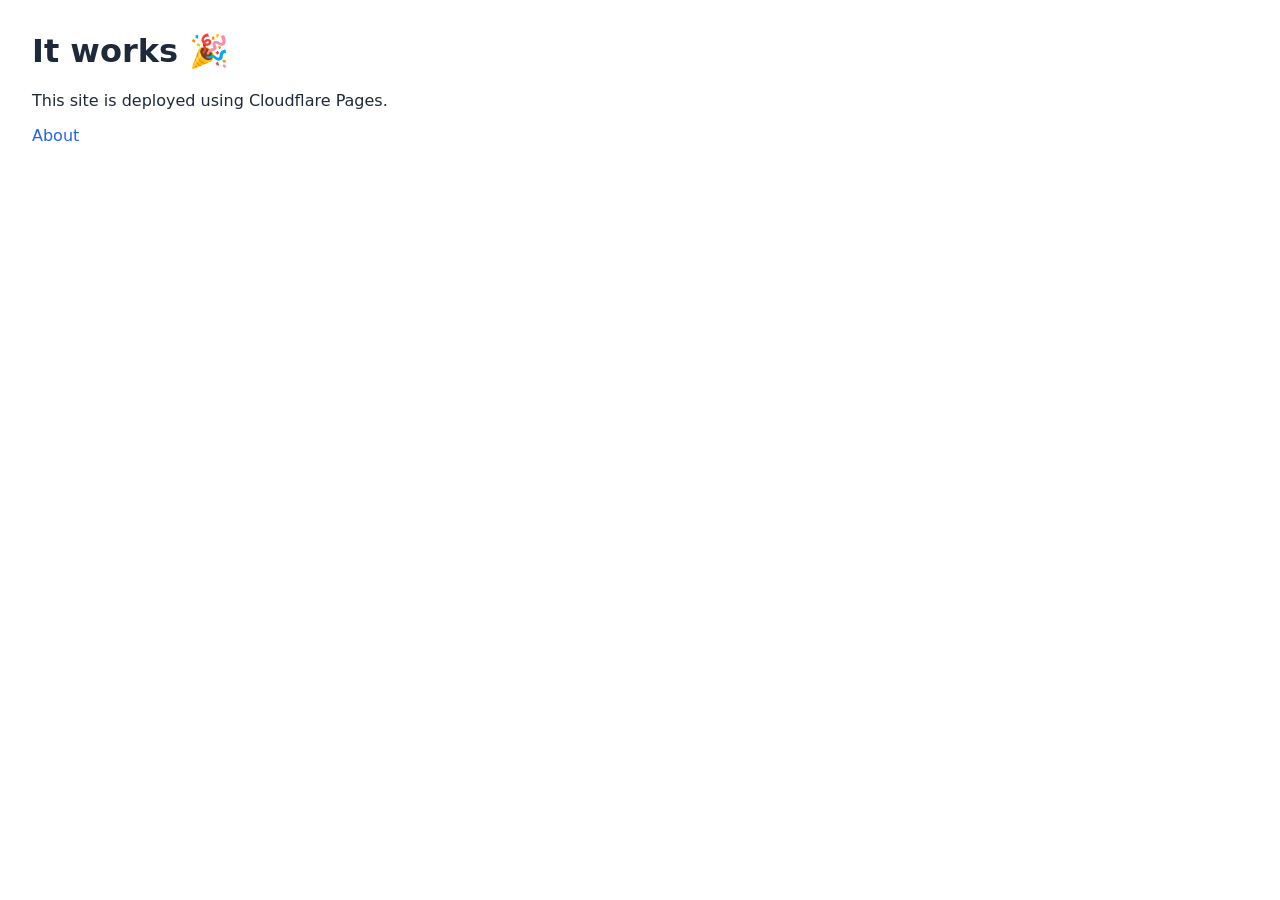
==== index.html @ 5ff1271c "Initial commit" ====
<!doctype html>
<html>
  <head>
    <meta charset="utf-8" />
    <meta name="viewport" content="width=device-width, initial-scale=1" />
    <meta name="color-scheme" content="light dark" />
    <title>Home</title>
    <link rel="icon" href="/assets/favicon.svg" type="image/svg+xml">
    <link rel="stylesheet" href="/assets/css/styles.css">
    <script defer src="/assets/js/main.js"></script>
  </head>
  <body>
    <h1>It works 🎉</h1>
    <p>This site is deployed using Cloudflare Pages.</p>
    <p><a href="/about/">About</a></p>
  </body>
</html>
---- assets/css/styles.css ----
:root {
  color-scheme: light dark;
  --color-bg: #ffffff;
  --color-text: #1e293b;
  --color-muted: #64748b;
  --color-accent: #2563eb;
  --color-border: #e2e8f0;
}

@media (prefers-color-scheme: dark) {
  :root {
    --color-bg: #0f172a;
    --color-text: #e2e8f0;
    --color-muted: #94a3b8;
    --color-accent: #60a5fa;
    --color-border: #1e293b;
  }
}

body {
  font-family: system-ui, sans-serif;
  margin: 2rem;
  background-color: var(--color-bg);
  color: var(--color-text);
}

a {
  text-decoration: none;
  color: var(--color-accent);
}
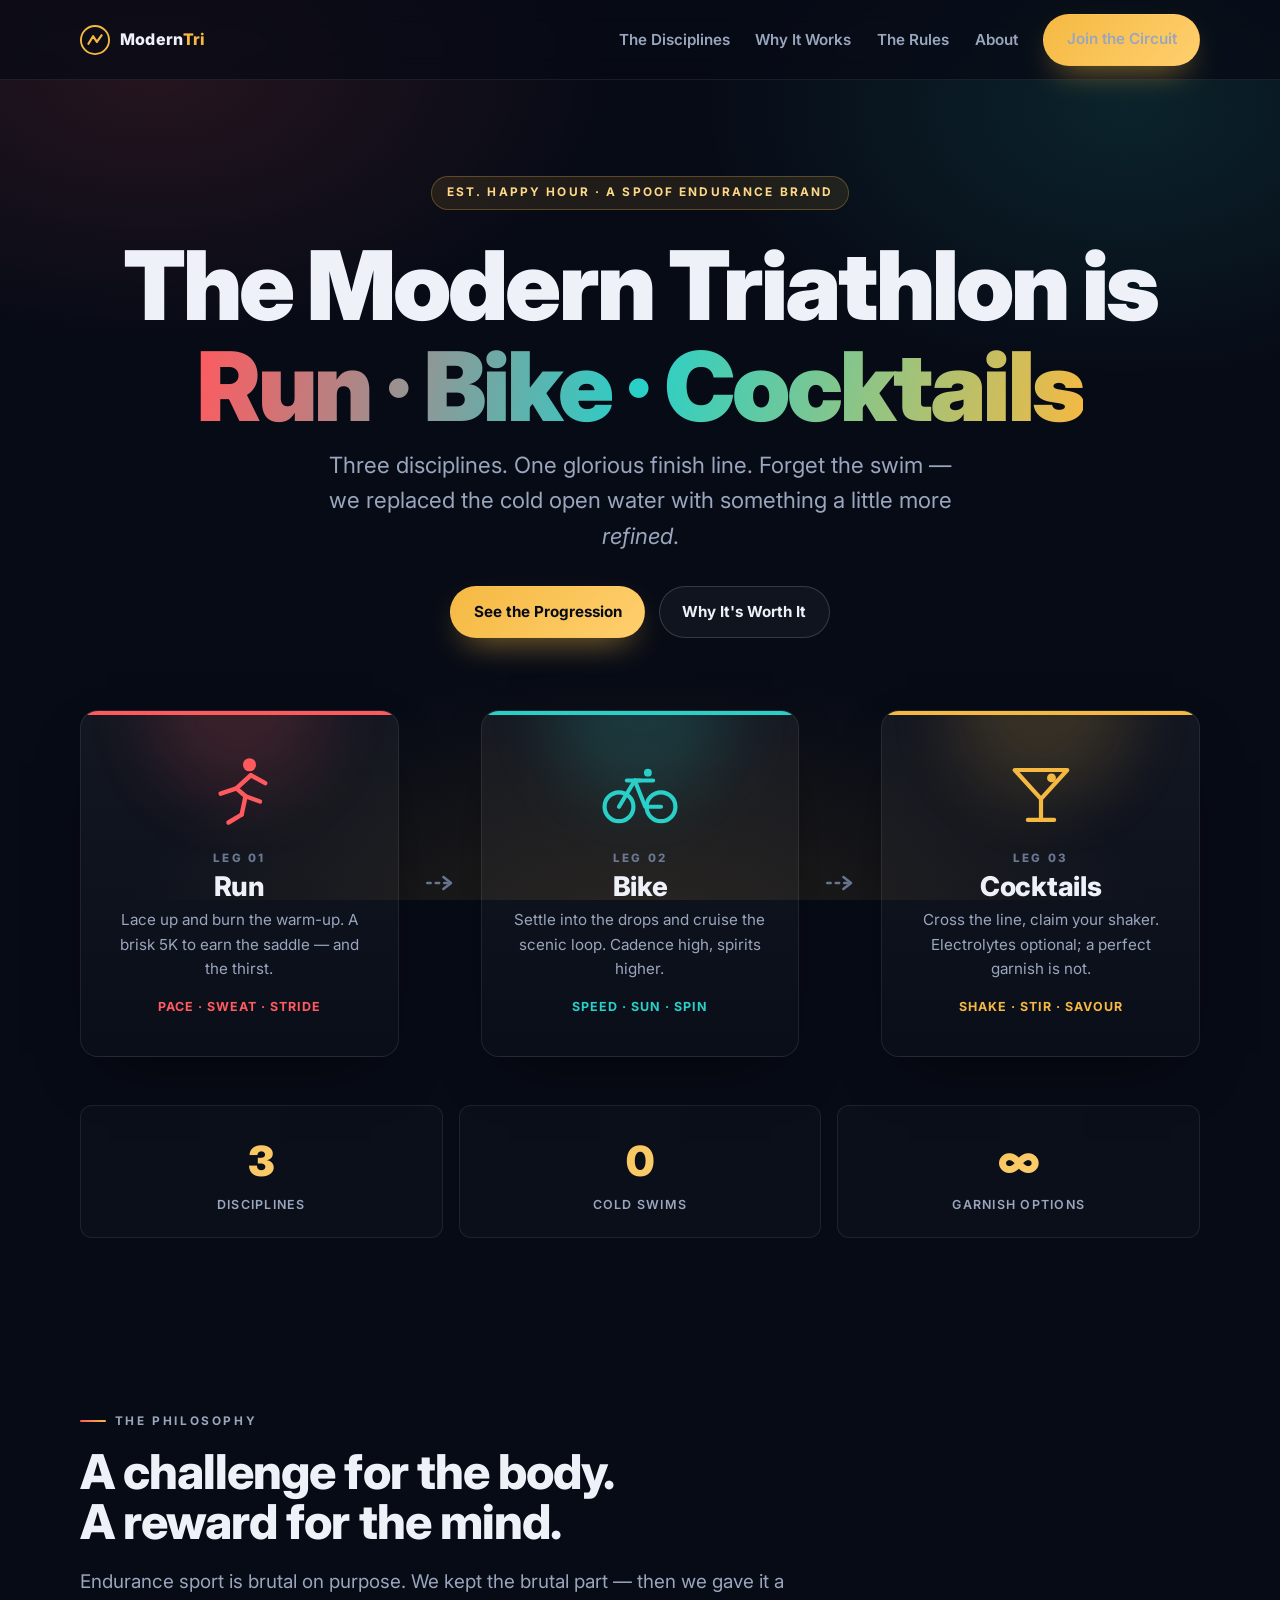
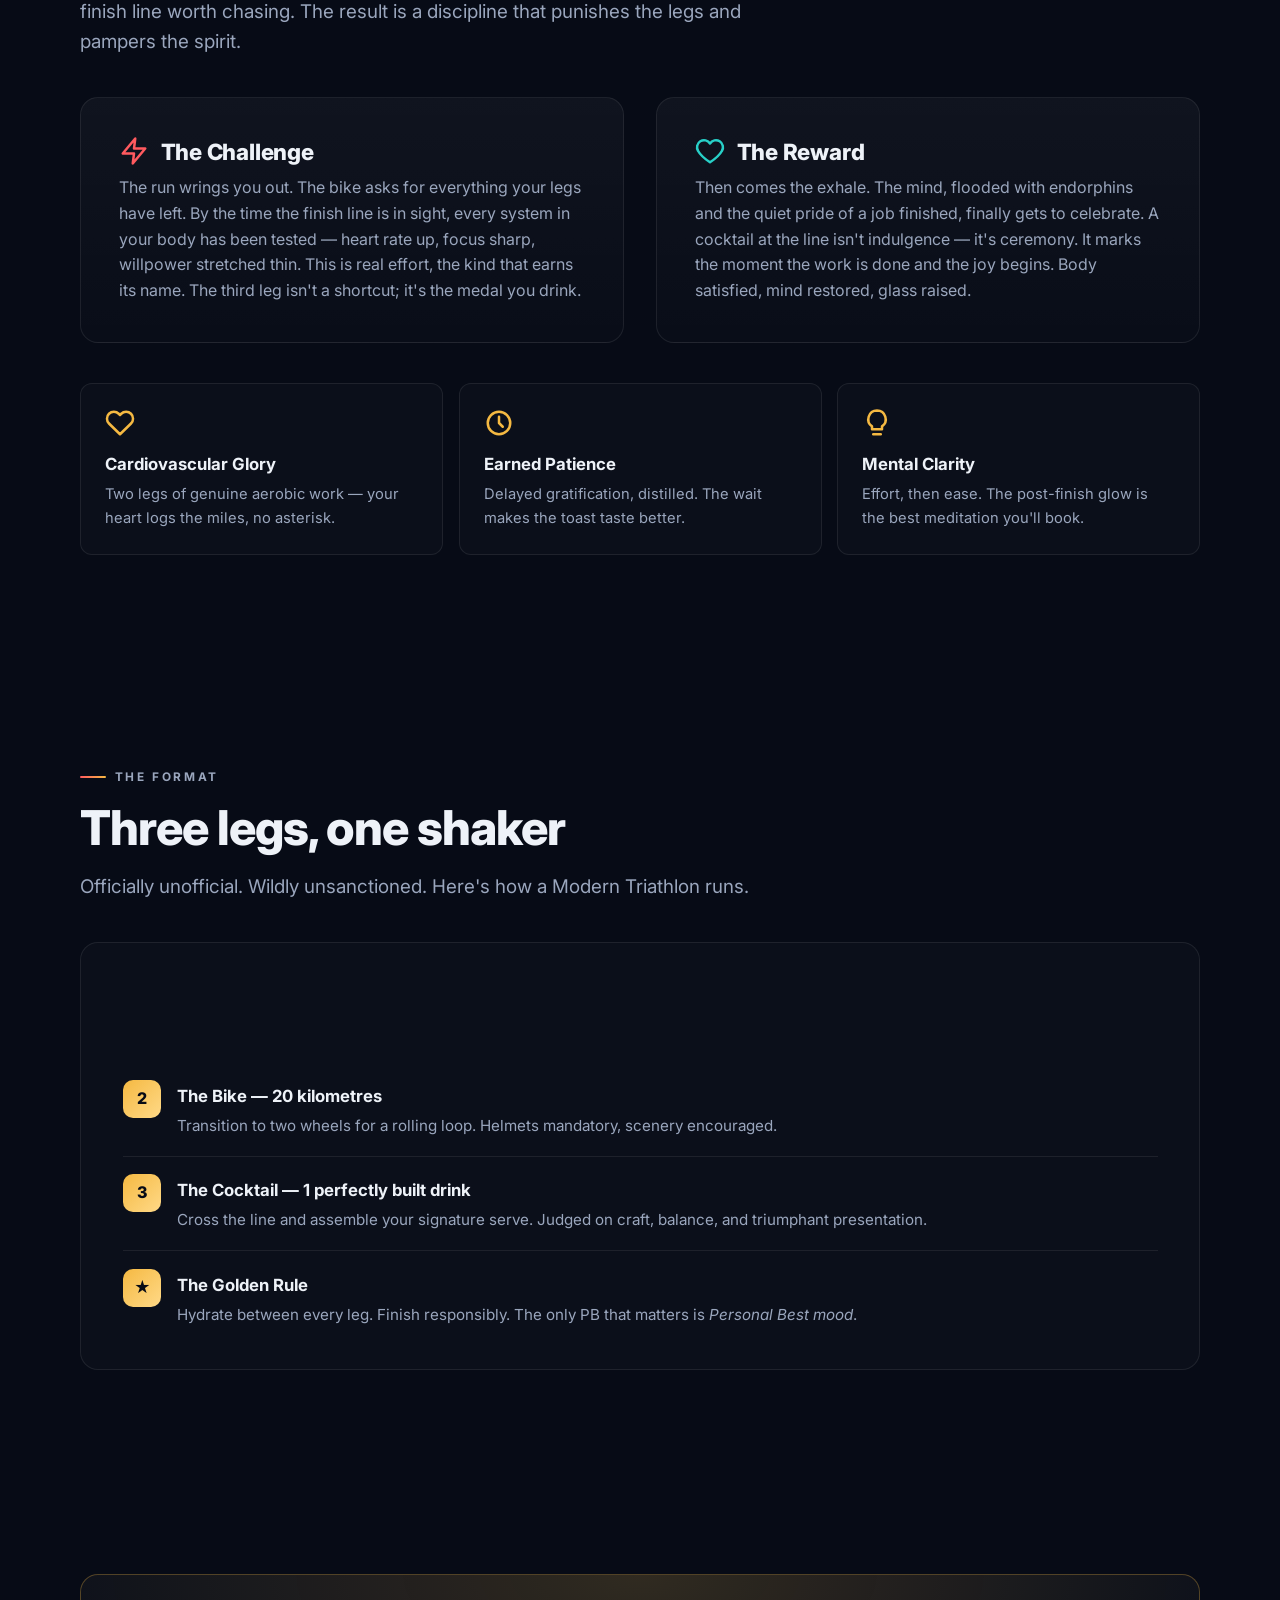
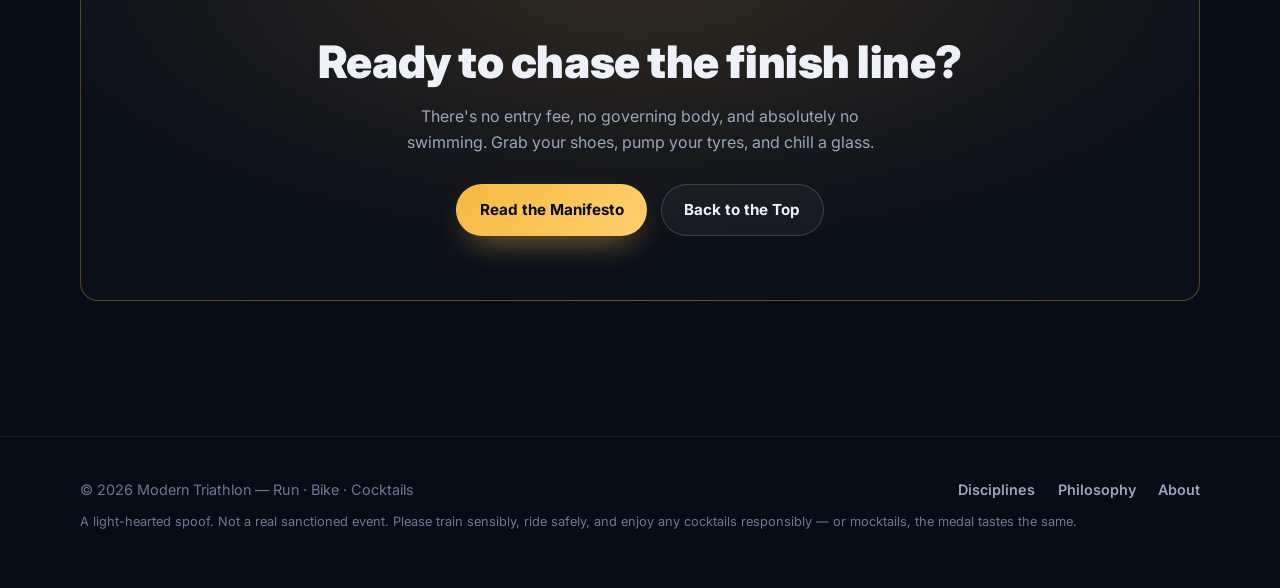
==== commit 24d41c5f: "Build out Modern Triathlon spoof site (run · bike · cocktails) Implements the full proposed front en" ====
--- a/index.html
+++ b/index.html
@@ -1,17 +1,329 @@
 <!doctype html>
-<html>
+<html lang="en">
   <head>
     <meta charset="utf-8" />
     <meta name="viewport" content="width=device-width, initial-scale=1" />
-    <meta name="color-scheme" content="light dark" />
-    <title>Home</title>
-    <link rel="icon" href="/assets/favicon.svg" type="image/svg+xml">
-    <link rel="stylesheet" href="/assets/css/styles.css">
+    <meta name="color-scheme" content="dark" />
+    <meta name="theme-color" content="#070b16" />
+    <title>Modern Triathlon — Run · Bike · Cocktails</title>
+    <meta
+      name="description"
+      content="The modern triathlon, reimagined: run, bike, cocktails. A tongue-in-cheek endurance brand celebrating the noblest progression in sport."
+    />
+
+    <!-- Open Graph -->
+    <meta property="og:type" content="website" />
+    <meta property="og:title" content="Modern Triathlon — Run · Bike · Cocktails" />
+    <meta
+      property="og:description"
+      content="Three disciplines. One glorious finish line. The modern triathlon is run, bike, cocktails."
+    />
+
+    <link rel="icon" href="/assets/favicon.svg" type="image/svg+xml" />
+    <link rel="preconnect" href="https://fonts.googleapis.com" />
+    <link rel="preconnect" href="https://fonts.gstatic.com" crossorigin />
+    <link
+      href="https://fonts.googleapis.com/css2?family=Inter:wght@400;600;700;800;900&display=swap"
+      rel="stylesheet"
+    />
+    <link rel="stylesheet" href="/assets/css/styles.css" />
     <script defer src="/assets/js/main.js"></script>
   </head>
   <body>
-    <h1>It works 🎉</h1>
-    <p>This site is deployed using Cloudflare Pages.</p>
-    <p><a href="/about/">About</a></p>
+    <!-- ============================ Header =========================== -->
+    <header class="site-header">
+      <div class="wrap nav">
+        <a class="brand" href="/" aria-label="Modern Triathlon home">
+          <svg class="brand-mark" viewBox="0 0 32 32" fill="none" aria-hidden="true">
+            <circle cx="16" cy="16" r="15" stroke="#f5b942" stroke-width="2" />
+            <path
+              d="M9 20 L14 12 L18 18 L23 11"
+              stroke="#f5b942"
+              stroke-width="2.4"
+              stroke-linecap="round"
+              stroke-linejoin="round"
+            />
+          </svg>
+          <b>Modern<span>Tri</span></b>
+        </a>
+
+        <button class="nav-toggle" aria-label="Toggle menu" aria-expanded="false" aria-controls="nav-links">
+          <svg viewBox="0 0 24 24" fill="none" stroke="currentColor" stroke-width="2" stroke-linecap="round">
+            <line x1="3" y1="6" x2="21" y2="6" />
+            <line x1="3" y1="12" x2="21" y2="12" />
+            <line x1="3" y1="18" x2="21" y2="18" />
+          </svg>
+        </button>
+
+        <ul class="nav-links" id="nav-links">
+          <li><a href="#disciplines">The Disciplines</a></li>
+          <li><a href="#why">Why It Works</a></li>
+          <li><a href="#rules">The Rules</a></li>
+          <li><a href="/about/">About</a></li>
+          <li><a class="btn btn-primary" href="#join">Join the Circuit</a></li>
+        </ul>
+      </div>
+    </header>
+
+    <main>
+      <!-- ============================= Hero ========================== -->
+      <section class="hero wrap">
+        <span class="hero-badge">Est. Happy Hour · A Spoof Endurance Brand</span>
+        <h1>
+          The Modern Triathlon is<br />
+          <span class="grad">Run · Bike · Cocktails</span>
+        </h1>
+        <p class="hero-sub">
+          Three disciplines. One glorious finish line. Forget the swim — we replaced
+          the cold open water with something a little more <em>refined</em>.
+        </p>
+        <div class="hero-cta">
+          <a class="btn btn-primary" href="#disciplines">See the Progression</a>
+          <a class="btn btn-ghost" href="#why">Why It's Worth It</a>
+        </div>
+
+        <!-- ============ Central progression: run → bike → cocktail ===== -->
+        <div class="progression reveal" id="disciplines">
+          <div class="flow">
+            <!-- Leg 1 — RUN -->
+            <article class="leg leg--run">
+              <span class="leg-icon" aria-hidden="true">
+                <!-- runner -->
+                <svg viewBox="0 0 64 64" fill="none" stroke="currentColor" stroke-width="3.4"
+                     stroke-linecap="round" stroke-linejoin="round">
+                  <circle cx="40" cy="12" r="5" fill="currentColor" stroke="none" />
+                  <path d="M41 20 L30 30 L37 36 L34 50" />
+                  <path d="M30 30 L18 34" />
+                  <path d="M37 36 L48 40" />
+                  <path d="M34 50 L24 56" />
+                  <path d="M41 20 L52 26" />
+                </svg>
+              </span>
+              <span class="leg-num">Leg 01</span>
+              <h3>Run</h3>
+              <p>Lace up and burn the warm-up. A brisk 5K to earn the saddle — and the thirst.</p>
+              <span class="leg-meta">Pace · Sweat · Stride</span>
+            </article>
+
+            <div class="flow-arrow" aria-hidden="true">
+              <svg viewBox="0 0 40 40" fill="none" stroke="currentColor" stroke-width="3" stroke-linecap="round" stroke-linejoin="round">
+                <path class="dash" d="M5 20 H30" />
+                <path d="M24 13 L33 20 L24 27" />
+              </svg>
+            </div>
+
+            <!-- Leg 2 — BIKE -->
+            <article class="leg leg--bike">
+              <span class="leg-icon" aria-hidden="true">
+                <!-- bicycle -->
+                <svg viewBox="0 0 64 64" fill="none" stroke="currentColor" stroke-width="3.2"
+                     stroke-linecap="round" stroke-linejoin="round">
+                  <circle cx="16" cy="44" r="11" />
+                  <circle cx="48" cy="44" r="11" />
+                  <path d="M16 44 L28 24 L42 24" />
+                  <path d="M28 24 L36 44 L48 44" />
+                  <path d="M22 24 L32 24" />
+                  <circle cx="38" cy="18" r="3" fill="currentColor" stroke="none" />
+                </svg>
+              </span>
+              <span class="leg-num">Leg 02</span>
+              <h3>Bike</h3>
+              <p>Settle into the drops and cruise the scenic loop. Cadence high, spirits higher.</p>
+              <span class="leg-meta">Speed · Sun · Spin</span>
+            </article>
+
+            <div class="flow-arrow" aria-hidden="true">
+              <svg viewBox="0 0 40 40" fill="none" stroke="currentColor" stroke-width="3" stroke-linecap="round" stroke-linejoin="round">
+                <path class="dash" d="M5 20 H30" />
+                <path d="M24 13 L33 20 L24 27" />
+              </svg>
+            </div>
+
+            <!-- Leg 3 — COCKTAIL -->
+            <article class="leg leg--cocktail">
+              <span class="leg-icon" aria-hidden="true">
+                <!-- martini glass -->
+                <svg viewBox="0 0 64 64" fill="none" stroke="currentColor" stroke-width="3.2"
+                     stroke-linecap="round" stroke-linejoin="round">
+                  <path d="M12 16 L52 16 L32 38 Z" />
+                  <path d="M32 38 L32 54" />
+                  <path d="M22 54 L42 54" />
+                  <path d="M20 16 L44 16" />
+                  <circle cx="40" cy="22" r="3.4" fill="currentColor" stroke="none" />
+                </svg>
+              </span>
+              <span class="leg-num">Leg 03</span>
+              <h3>Cocktails</h3>
+              <p>Cross the line, claim your shaker. Electrolytes optional; a perfect garnish is not.</p>
+              <span class="leg-meta">Shake · Stir · Savour</span>
+            </article>
+          </div>
+
+          <!-- Stats strip -->
+          <div class="stats">
+            <div class="stat">
+              <div class="stat-num">3</div>
+              <div class="stat-label">Disciplines</div>
+            </div>
+            <div class="stat">
+              <div class="stat-num">0</div>
+              <div class="stat-label">Cold Swims</div>
+            </div>
+            <div class="stat">
+              <div class="stat-num">∞</div>
+              <div class="stat-label">Garnish Options</div>
+            </div>
+          </div>
+        </div>
+      </section>
+
+      <!-- ===================== Why it works ========================= -->
+      <section class="section wrap" id="why">
+        <span class="eyebrow">The Philosophy</span>
+        <h2 class="section-title">A challenge for the body.<br />A reward for the mind.</h2>
+        <p class="lead">
+          Endurance sport is brutal on purpose. We kept the brutal part — then we gave
+          it a finish line worth chasing. The result is a discipline that punishes the
+          legs and pampers the spirit.
+        </p>
+
+        <div class="split">
+          <article class="panel panel--challenge reveal">
+            <h3>
+              <svg viewBox="0 0 24 24" fill="none" stroke="currentColor" stroke-width="2"
+                   stroke-linecap="round" stroke-linejoin="round" aria-hidden="true">
+                <path d="M13 2 L3 14 H12 L11 22 L21 10 H12 Z" />
+              </svg>
+              The Challenge
+            </h3>
+            <p>
+              The run wrings you out. The bike asks for everything your legs have left.
+              By the time the finish line is in sight, every system in your body has been
+              tested — heart rate up, focus sharp, willpower stretched thin. This is real
+              effort, the kind that earns its name. The third leg isn't a shortcut; it's
+              the medal you drink.
+            </p>
+          </article>
+
+          <article class="panel panel--reward reveal">
+            <h3>
+              <svg viewBox="0 0 24 24" fill="none" stroke="currentColor" stroke-width="2"
+                   stroke-linecap="round" stroke-linejoin="round" aria-hidden="true">
+                <path d="M12 21s-7-4.5-9.5-9A5 5 0 0 1 12 6a5 5 0 0 1 9.5 6c-2.5 4.5-9.5 9-9.5 9Z" />
+              </svg>
+              The Reward
+            </h3>
+            <p>
+              Then comes the exhale. The mind, flooded with endorphins and the quiet pride
+              of a job finished, finally gets to celebrate. A cocktail at the line isn't
+              indulgence — it's ceremony. It marks the moment the work is done and the joy
+              begins. Body satisfied, mind restored, glass raised.
+            </p>
+          </article>
+        </div>
+
+        <ul class="benefits">
+          <li class="benefit reveal">
+            <svg viewBox="0 0 24 24" fill="none" stroke="currentColor" stroke-width="2"
+                 stroke-linecap="round" stroke-linejoin="round" aria-hidden="true">
+              <path d="M20.8 4.6a5.5 5.5 0 0 0-7.8 0L12 5.6l-1-1a5.5 5.5 0 0 0-7.8 7.8l1 1L12 21l7.8-7.6 1-1a5.5 5.5 0 0 0 0-7.8Z" />
+            </svg>
+            <h4>Cardiovascular Glory</h4>
+            <p>Two legs of genuine aerobic work — your heart logs the miles, no asterisk.</p>
+          </li>
+          <li class="benefit reveal">
+            <svg viewBox="0 0 24 24" fill="none" stroke="currentColor" stroke-width="2"
+                 stroke-linecap="round" stroke-linejoin="round" aria-hidden="true">
+              <circle cx="12" cy="12" r="9" />
+              <path d="M12 7v5l3 3" />
+            </svg>
+            <h4>Earned Patience</h4>
+            <p>Delayed gratification, distilled. The wait makes the toast taste better.</p>
+          </li>
+          <li class="benefit reveal">
+            <svg viewBox="0 0 24 24" fill="none" stroke="currentColor" stroke-width="2"
+                 stroke-linecap="round" stroke-linejoin="round" aria-hidden="true">
+              <path d="M12 2a7 7 0 0 0-4 12.7V17h8v-2.3A7 7 0 0 0 12 2Z" />
+              <path d="M9 21h6" />
+            </svg>
+            <h4>Mental Clarity</h4>
+            <p>Effort, then ease. The post-finish glow is the best meditation you'll book.</p>
+          </li>
+        </ul>
+      </section>
+
+      <!-- ======================== The Rules ========================= -->
+      <section class="section wrap" id="rules">
+        <span class="eyebrow">The Format</span>
+        <h2 class="section-title">Three legs, one shaker</h2>
+        <p class="lead">
+          Officially unofficial. Wildly unsanctioned. Here's how a Modern Triathlon runs.
+        </p>
+
+        <div class="rules">
+          <div class="rule reveal">
+            <span class="rule-num">1</span>
+            <div>
+              <h4>The Run — 5 kilometres</h4>
+              <p>Off the start line on foot. Trail, track, or boardwalk; just keep it honest and keep it moving.</p>
+            </div>
+          </div>
+          <div class="rule reveal">
+            <span class="rule-num">2</span>
+            <div>
+              <h4>The Bike — 20 kilometres</h4>
+              <p>Transition to two wheels for a rolling loop. Helmets mandatory, scenery encouraged.</p>
+            </div>
+          </div>
+          <div class="rule reveal">
+            <span class="rule-num">3</span>
+            <div>
+              <h4>The Cocktail — 1 perfectly built drink</h4>
+              <p>Cross the line and assemble your signature serve. Judged on craft, balance, and triumphant presentation.</p>
+            </div>
+          </div>
+          <div class="rule reveal">
+            <span class="rule-num">★</span>
+            <div>
+              <h4>The Golden Rule</h4>
+              <p>Hydrate between every leg. Finish responsibly. The only PB that matters is <em>Personal Best mood</em>.</p>
+            </div>
+          </div>
+        </div>
+      </section>
+
+      <!-- ========================== CTA ============================= -->
+      <section class="section wrap" id="join">
+        <div class="cta-band reveal">
+          <h2>Ready to chase the finish line?</h2>
+          <p>
+            There's no entry fee, no governing body, and absolutely no swimming.
+            Grab your shoes, pump your tyres, and chill a glass.
+          </p>
+          <div class="hero-cta">
+            <a class="btn btn-primary" href="/about/">Read the Manifesto</a>
+            <a class="btn btn-ghost" href="#disciplines">Back to the Top</a>
+          </div>
+        </div>
+      </section>
+    </main>
+
+    <!-- ============================ Footer ========================== -->
+    <footer class="site-footer">
+      <div class="wrap">
+        <div class="footer-inner">
+          <p>© <span data-year>2026</span> Modern Triathlon — Run · Bike · Cocktails</p>
+          <ul class="footer-links">
+            <li><a href="#disciplines">Disciplines</a></li>
+            <li><a href="#why">Philosophy</a></li>
+            <li><a href="/about/">About</a></li>
+          </ul>
+        </div>
+        <p class="disclaimer">
+          A light-hearted spoof. Not a real sanctioned event. Please train sensibly,
+          ride safely, and enjoy any cocktails responsibly — or mocktails, the medal tastes the same.
+        </p>
+      </div>
+    </footer>
   </body>
 </html>
--- a/assets/css/styles.css
+++ b/assets/css/styles.css
@@ -1,30 +1,807 @@
+/* =========================================================================
+   Modern Triathlon — run · bike · cocktails
+   A spoof endurance brand. Elegant, sports-minded design system.
+   No framework. Plain CSS with custom properties.
+   ========================================================================= */
+
+/* ------------------------------- Tokens -------------------------------- */
 :root {
-  color-scheme: light dark;
-  --color-bg: #ffffff;
-  --color-text: #1e293b;
-  --color-muted: #64748b;
-  --color-accent: #2563eb;
-  --color-border: #e2e8f0;
-}
-
-@media (prefers-color-scheme: dark) {
-  :root {
-    --color-bg: #0f172a;
-    --color-text: #e2e8f0;
-    --color-muted: #94a3b8;
-    --color-accent: #60a5fa;
-    --color-border: #1e293b;
+  color-scheme: dark;
+
+  /* Brand palette */
+  --navy-900: #070b16;
+  --navy-800: #0b1020;
+  --navy-700: #111a30;
+  --navy-600: #1a2540;
+  --line: rgba(255, 255, 255, 0.08);
+  --line-strong: rgba(255, 255, 255, 0.16);
+
+  --ink: #eef2f8;
+  --muted: #9aa6bd;
+  --faint: #6b7894;
+
+  /* Discipline accents */
+  --run: #ff5a5f;     /* energy / coral red   */
+  --bike: #28d0c8;    /* motion / teal        */
+  --cocktail: #f5b942;/* reward / warm gold   */
+
+  --gold: #f5b942;
+  --gold-soft: #ffd987;
+
+  /* Effects */
+  --radius: 18px;
+  --radius-sm: 12px;
+  --shadow: 0 24px 60px -28px rgba(0, 0, 0, 0.75);
+  --ring: 0 0 0 1px var(--line);
+
+  /* Type */
+  --font-sans: "Inter", system-ui, -apple-system, "Segoe UI", Roboto, sans-serif;
+  --font-display: "Bebas Neue", "Archivo Black", var(--font-sans);
+
+  --maxw: 1120px;
+  --ease: cubic-bezier(0.22, 1, 0.36, 1);
+}
+
+/* ----------------------------- Base reset ------------------------------ */
+*,
+*::before,
+*::after {
+  box-sizing: border-box;
+}
+
+html {
+  scroll-behavior: smooth;
+}
+
+@media (prefers-reduced-motion: reduce) {
+  html {
+    scroll-behavior: auto;
   }
 }
 
 body {
-  font-family: system-ui, sans-serif;
-  margin: 2rem;
-  background-color: var(--color-bg);
-  color: var(--color-text);
+  margin: 0;
+  font-family: var(--font-sans);
+  background: var(--navy-900);
+  color: var(--ink);
+  line-height: 1.6;
+  -webkit-font-smoothing: antialiased;
+  text-rendering: optimizeLegibility;
+  overflow-x: hidden;
+}
+
+/* Ambient background glow */
+body::before {
+  content: "";
+  position: fixed;
+  inset: 0;
+  z-index: -1;
+  background:
+    radial-gradient(60% 50% at 12% 8%, rgba(255, 90, 95, 0.12), transparent 60%),
+    radial-gradient(55% 50% at 88% 12%, rgba(40, 208, 200, 0.12), transparent 60%),
+    radial-gradient(70% 60% at 50% 110%, rgba(245, 185, 66, 0.14), transparent 60%),
+    var(--navy-900);
+}
+
+img,
+svg {
+  display: block;
+  max-width: 100%;
 }
 
 a {
+  color: var(--gold-soft);
   text-decoration: none;
-  color: var(--color-accent);
-}
+  transition: color 0.2s var(--ease);
+}
+
+a:hover {
+  color: var(--gold);
+}
+
+h1,
+h2,
+h3 {
+  line-height: 1.05;
+  margin: 0 0 0.4em;
+  letter-spacing: -0.01em;
+}
+
+p {
+  margin: 0 0 1rem;
+}
+
+::selection {
+  background: var(--gold);
+  color: var(--navy-900);
+}
+
+/* ------------------------------ Layout --------------------------------- */
+.wrap {
+  width: min(100% - 2.5rem, var(--maxw));
+  margin-inline: auto;
+}
+
+.section {
+  padding: clamp(3.5rem, 8vw, 7rem) 0;
+}
+
+.eyebrow {
+  display: inline-flex;
+  align-items: center;
+  gap: 0.55rem;
+  font-size: 0.74rem;
+  font-weight: 700;
+  letter-spacing: 0.22em;
+  text-transform: uppercase;
+  color: var(--muted);
+  margin-bottom: 1rem;
+}
+
+.eyebrow::before {
+  content: "";
+  width: 26px;
+  height: 2px;
+  background: linear-gradient(90deg, var(--run), var(--cocktail));
+  border-radius: 2px;
+}
+
+.section-title {
+  font-size: clamp(1.9rem, 4.5vw, 3rem);
+  font-weight: 800;
+  letter-spacing: -0.02em;
+}
+
+.lead {
+  color: var(--muted);
+  font-size: clamp(1rem, 2.2vw, 1.18rem);
+  max-width: 60ch;
+}
+
+/* ------------------------------ Header --------------------------------- */
+.site-header {
+  position: sticky;
+  top: 0;
+  z-index: 50;
+  backdrop-filter: blur(14px);
+  background: rgba(7, 11, 22, 0.72);
+  border-bottom: 1px solid var(--line);
+}
+
+.nav {
+  display: flex;
+  align-items: center;
+  justify-content: space-between;
+  gap: 1rem;
+  padding: 0.85rem 0;
+}
+
+.brand {
+  display: inline-flex;
+  align-items: center;
+  gap: 0.6rem;
+  font-weight: 800;
+  letter-spacing: 0.02em;
+  color: var(--ink);
+}
+
+.brand:hover {
+  color: var(--ink);
+}
+
+.brand-mark {
+  width: 30px;
+  height: 30px;
+  flex: none;
+}
+
+.brand b {
+  font-weight: 800;
+}
+
+.brand span {
+  color: var(--gold);
+}
+
+.nav-links {
+  display: flex;
+  align-items: center;
+  gap: 1.6rem;
+  list-style: none;
+  margin: 0;
+  padding: 0;
+}
+
+.nav-links a {
+  color: var(--muted);
+  font-weight: 600;
+  font-size: 0.95rem;
+}
+
+.nav-links a:hover {
+  color: var(--ink);
+}
+
+.nav-toggle {
+  display: none;
+  background: none;
+  border: 0;
+  width: 42px;
+  height: 42px;
+  cursor: pointer;
+  color: var(--ink);
+}
+
+.nav-toggle svg {
+  width: 26px;
+  height: 26px;
+  margin: auto;
+}
+
+/* --------------------------- Buttons ----------------------------------- */
+.btn {
+  display: inline-flex;
+  align-items: center;
+  gap: 0.55rem;
+  font-weight: 700;
+  font-size: 0.95rem;
+  padding: 0.8rem 1.4rem;
+  border-radius: 999px;
+  border: 1px solid transparent;
+  cursor: pointer;
+  transition: transform 0.2s var(--ease), box-shadow 0.2s var(--ease),
+    background 0.2s var(--ease), border-color 0.2s var(--ease), color 0.2s;
+  white-space: nowrap;
+}
+
+.btn-primary {
+  background: linear-gradient(135deg, var(--gold), #ffcf6e);
+  color: var(--navy-900);
+  box-shadow: 0 14px 34px -14px rgba(245, 185, 66, 0.7);
+}
+
+.btn-primary:hover {
+  color: var(--navy-900);
+  transform: translateY(-2px);
+  box-shadow: 0 20px 44px -14px rgba(245, 185, 66, 0.85);
+}
+
+.btn-ghost {
+  background: rgba(255, 255, 255, 0.04);
+  border-color: var(--line-strong);
+  color: var(--ink);
+}
+
+.btn-ghost:hover {
+  color: var(--ink);
+  border-color: var(--gold);
+  transform: translateY(-2px);
+}
+
+/* ------------------------------- Hero ---------------------------------- */
+.hero {
+  position: relative;
+  padding: clamp(3rem, 8vw, 6rem) 0 clamp(2.5rem, 6vw, 4rem);
+  text-align: center;
+}
+
+.hero-badge {
+  display: inline-flex;
+  align-items: center;
+  gap: 0.5rem;
+  padding: 0.4rem 0.9rem;
+  font-size: 0.74rem;
+  font-weight: 700;
+  letter-spacing: 0.18em;
+  text-transform: uppercase;
+  color: var(--gold-soft);
+  background: rgba(245, 185, 66, 0.1);
+  border: 1px solid rgba(245, 185, 66, 0.28);
+  border-radius: 999px;
+  margin-bottom: 1.6rem;
+}
+
+.hero h1 {
+  font-size: clamp(2.6rem, 9vw, 6rem);
+  font-weight: 900;
+  letter-spacing: -0.03em;
+  margin-bottom: 0.6rem;
+}
+
+.hero h1 .grad {
+  background: linear-gradient(100deg, var(--run) 0%, var(--bike) 50%, var(--cocktail) 100%);
+  -webkit-background-clip: text;
+  background-clip: text;
+  -webkit-text-fill-color: transparent;
+  color: transparent;
+}
+
+.hero-sub {
+  color: var(--muted);
+  font-size: clamp(1.05rem, 2.6vw, 1.4rem);
+  max-width: 46ch;
+  margin: 0 auto 2rem;
+}
+
+.hero-cta {
+  display: flex;
+  gap: 0.85rem;
+  justify-content: center;
+  flex-wrap: wrap;
+}
+
+/* ----------------- Central progression: run → bike → cocktail ---------- */
+.progression {
+  margin-top: clamp(2.5rem, 7vw, 4.5rem);
+}
+
+.flow {
+  display: grid;
+  grid-template-columns: 1fr auto 1fr auto 1fr;
+  align-items: stretch;
+  gap: clamp(0.5rem, 2vw, 1.5rem);
+}
+
+.leg {
+  position: relative;
+  display: flex;
+  flex-direction: column;
+  align-items: center;
+  text-align: center;
+  padding: clamp(1.5rem, 3vw, 2.4rem) clamp(1rem, 2vw, 1.6rem);
+  background: linear-gradient(180deg, rgba(255, 255, 255, 0.05), rgba(255, 255, 255, 0.015));
+  border: 1px solid var(--line);
+  border-radius: var(--radius);
+  box-shadow: var(--shadow);
+  overflow: hidden;
+}
+
+.leg::before {
+  content: "";
+  position: absolute;
+  inset: 0 0 auto 0;
+  height: 4px;
+  background: var(--leg-color);
+}
+
+.leg::after {
+  content: "";
+  position: absolute;
+  width: 180px;
+  height: 180px;
+  top: -90px;
+  border-radius: 50%;
+  background: var(--leg-color);
+  opacity: 0.16;
+  filter: blur(34px);
+}
+
+.leg--run {
+  --leg-color: var(--run);
+}
+
+.leg--bike {
+  --leg-color: var(--bike);
+}
+
+.leg--cocktail {
+  --leg-color: var(--cocktail);
+}
+
+.leg-icon {
+  width: clamp(56px, 11vw, 84px);
+  height: clamp(56px, 11vw, 84px);
+  color: var(--leg-color);
+  margin-bottom: 1rem;
+  position: relative;
+}
+
+.leg-num {
+  font-size: 0.72rem;
+  font-weight: 800;
+  letter-spacing: 0.2em;
+  color: var(--faint);
+  text-transform: uppercase;
+}
+
+.leg h3 {
+  font-size: clamp(1.3rem, 3.4vw, 1.7rem);
+  font-weight: 800;
+  margin: 0.35rem 0 0.4rem;
+}
+
+.leg p {
+  color: var(--muted);
+  font-size: 0.95rem;
+  margin: 0;
+}
+
+.leg-meta {
+  margin-top: 1rem;
+  font-size: 0.78rem;
+  font-weight: 700;
+  letter-spacing: 0.08em;
+  text-transform: uppercase;
+  color: var(--leg-color);
+}
+
+.flow-arrow {
+  display: flex;
+  align-items: center;
+  justify-content: center;
+  color: var(--faint);
+}
+
+.flow-arrow svg {
+  width: 34px;
+  height: 34px;
+}
+
+/* Animated dash on the connecting arrow */
+.flow-arrow .dash {
+  stroke-dasharray: 4 6;
+  animation: flow 1.4s linear infinite;
+}
+
+@keyframes flow {
+  to {
+    stroke-dashoffset: -20;
+  }
+}
+
+@media (prefers-reduced-motion: reduce) {
+  .flow-arrow .dash {
+    animation: none;
+  }
+}
+
+/* --------------------------- Stats strip ------------------------------- */
+.stats {
+  display: grid;
+  grid-template-columns: repeat(3, 1fr);
+  gap: 1rem;
+  margin-top: clamp(2rem, 5vw, 3rem);
+}
+
+.stat {
+  text-align: center;
+  padding: 1.4rem 1rem;
+  border: 1px solid var(--line);
+  border-radius: var(--radius-sm);
+  background: rgba(255, 255, 255, 0.02);
+}
+
+.stat-num {
+  font-size: clamp(1.8rem, 5vw, 2.6rem);
+  font-weight: 900;
+  letter-spacing: -0.02em;
+  background: linear-gradient(120deg, var(--gold), var(--gold-soft));
+  -webkit-background-clip: text;
+  background-clip: text;
+  -webkit-text-fill-color: transparent;
+  color: transparent;
+}
+
+.stat-label {
+  font-size: 0.78rem;
+  font-weight: 600;
+  letter-spacing: 0.1em;
+  text-transform: uppercase;
+  color: var(--muted);
+}
+
+/* ----------------- Challenge & reward (body + mind) -------------------- */
+.split {
+  display: grid;
+  grid-template-columns: repeat(2, 1fr);
+  gap: clamp(1.2rem, 3vw, 2rem);
+  margin-top: 2.5rem;
+}
+
+.panel {
+  position: relative;
+  padding: clamp(1.6rem, 3.5vw, 2.4rem);
+  border: 1px solid var(--line);
+  border-radius: var(--radius);
+  background: linear-gradient(180deg, rgba(255, 255, 255, 0.04), rgba(255, 255, 255, 0.01));
+}
+
+.panel h3 {
+  font-size: 1.4rem;
+  font-weight: 800;
+  display: flex;
+  align-items: center;
+  gap: 0.7rem;
+}
+
+.panel h3 svg {
+  width: 30px;
+  height: 30px;
+  flex: none;
+}
+
+.panel--challenge h3 svg {
+  color: var(--run);
+}
+
+.panel--reward h3 svg {
+  color: var(--bike);
+}
+
+.panel p {
+  color: var(--muted);
+  margin-bottom: 0;
+}
+
+.benefits {
+  list-style: none;
+  margin: 2.5rem 0 0;
+  padding: 0;
+  display: grid;
+  grid-template-columns: repeat(3, 1fr);
+  gap: 1rem;
+}
+
+.benefit {
+  padding: 1.5rem;
+  border: 1px solid var(--line);
+  border-radius: var(--radius-sm);
+  background: rgba(255, 255, 255, 0.02);
+}
+
+.benefit svg {
+  width: 30px;
+  height: 30px;
+  color: var(--gold);
+  margin-bottom: 0.8rem;
+}
+
+.benefit h4 {
+  margin: 0 0 0.35rem;
+  font-size: 1.05rem;
+  font-weight: 700;
+}
+
+.benefit p {
+  margin: 0;
+  color: var(--muted);
+  font-size: 0.92rem;
+}
+
+/* ------------------------------ Rules ---------------------------------- */
+.rules {
+  border: 1px solid var(--line);
+  border-radius: var(--radius);
+  background: rgba(255, 255, 255, 0.02);
+  padding: clamp(1.6rem, 4vw, 2.6rem);
+  margin-top: 2.5rem;
+  display: grid;
+  gap: 1.1rem;
+}
+
+.rule {
+  display: flex;
+  gap: 1rem;
+  align-items: flex-start;
+  padding-bottom: 1.1rem;
+  border-bottom: 1px solid var(--line);
+}
+
+.rules .rule:last-child {
+  padding-bottom: 0;
+  border-bottom: 0;
+}
+
+.rule-num {
+  flex: none;
+  width: 38px;
+  height: 38px;
+  display: grid;
+  place-items: center;
+  border-radius: 10px;
+  font-weight: 800;
+  color: var(--navy-900);
+  background: linear-gradient(135deg, var(--gold), var(--gold-soft));
+}
+
+.rule h4 {
+  margin: 0.2rem 0 0.25rem;
+  font-size: 1.05rem;
+}
+
+.rule p {
+  margin: 0;
+  color: var(--muted);
+  font-size: 0.95rem;
+}
+
+/* ------------------------------- CTA ----------------------------------- */
+.cta-band {
+  text-align: center;
+  border: 1px solid rgba(245, 185, 66, 0.3);
+  border-radius: var(--radius);
+  padding: clamp(2.4rem, 6vw, 4rem);
+  background:
+    radial-gradient(80% 120% at 50% 0%, rgba(245, 185, 66, 0.16), transparent 70%),
+    rgba(255, 255, 255, 0.02);
+}
+
+.cta-band h2 {
+  font-size: clamp(1.8rem, 5vw, 2.8rem);
+  font-weight: 900;
+}
+
+.cta-band p {
+  color: var(--muted);
+  max-width: 50ch;
+  margin: 0 auto 1.8rem;
+}
+
+/* ------------------------------ Footer --------------------------------- */
+.site-footer {
+  border-top: 1px solid var(--line);
+  padding: 2.5rem 0;
+  margin-top: 2rem;
+}
+
+.footer-inner {
+  display: flex;
+  align-items: center;
+  justify-content: space-between;
+  flex-wrap: wrap;
+  gap: 1rem;
+}
+
+.footer-inner p {
+  margin: 0;
+  color: var(--faint);
+  font-size: 0.9rem;
+}
+
+.footer-links {
+  display: flex;
+  gap: 1.4rem;
+  list-style: none;
+  margin: 0;
+  padding: 0;
+}
+
+.footer-links a {
+  color: var(--muted);
+  font-size: 0.9rem;
+  font-weight: 600;
+}
+
+.disclaimer {
+  margin-top: 0.6rem;
+  font-size: 0.8rem;
+  color: var(--faint);
+}
+
+/* --------------------------- About page -------------------------------- */
+.page-hero {
+  padding: clamp(3rem, 7vw, 5rem) 0 clamp(1.5rem, 4vw, 2.5rem);
+  text-align: center;
+}
+
+.page-hero h1 {
+  font-size: clamp(2.2rem, 6vw, 3.6rem);
+  font-weight: 900;
+}
+
+.prose {
+  max-width: 70ch;
+  margin-inline: auto;
+}
+
+.prose h2 {
+  font-size: 1.5rem;
+  font-weight: 800;
+  margin-top: 2.2rem;
+}
+
+.prose p {
+  color: var(--muted);
+}
+
+.prose ul {
+  color: var(--muted);
+  padding-left: 1.2rem;
+}
+
+.prose li {
+  margin-bottom: 0.5rem;
+}
+
+.callout {
+  border-left: 3px solid var(--gold);
+  background: rgba(245, 185, 66, 0.07);
+  padding: 1rem 1.3rem;
+  border-radius: 0 var(--radius-sm) var(--radius-sm) 0;
+  color: var(--ink);
+  margin: 1.5rem 0;
+}
+
+/* --------------------------- Reveal anim ------------------------------- */
+.reveal {
+  opacity: 0;
+  transform: translateY(22px);
+  transition: opacity 0.7s var(--ease), transform 0.7s var(--ease);
+  will-change: opacity, transform;
+}
+
+.reveal.is-visible {
+  opacity: 1;
+  transform: none;
+}
+
+@media (prefers-reduced-motion: reduce) {
+  .reveal {
+    opacity: 1;
+    transform: none;
+    transition: none;
+  }
+}
+
+/* ----------------------------- Responsive ------------------------------ */
+@media (max-width: 860px) {
+  .flow {
+    grid-template-columns: 1fr;
+  }
+
+  .flow-arrow {
+    transform: rotate(90deg);
+    padding: 0.3rem 0;
+  }
+
+  .split,
+  .benefits {
+    grid-template-columns: 1fr;
+  }
+}
+
+@media (max-width: 680px) {
+  .nav-toggle {
+    display: flex;
+  }
+
+  .nav-links {
+    position: absolute;
+    top: 100%;
+    left: 0;
+    right: 0;
+    flex-direction: column;
+    align-items: stretch;
+    gap: 0;
+    background: var(--navy-800);
+    border-bottom: 1px solid var(--line);
+    padding: 0.5rem 0;
+    transform: translateY(-8px);
+    opacity: 0;
+    pointer-events: none;
+    transition: opacity 0.2s var(--ease), transform 0.2s var(--ease);
+  }
+
+  .nav-links.open {
+    transform: none;
+    opacity: 1;
+    pointer-events: auto;
+  }
+
+  .nav-links li {
+    border-top: 1px solid var(--line);
+  }
+
+  .nav-links a {
+    display: block;
+    padding: 0.9rem 1.25rem;
+  }
+
+  .nav-links .btn {
+    margin: 0.6rem 1.25rem;
+  }
+
+  .stats {
+    grid-template-columns: 1fr;
+  }
+}
